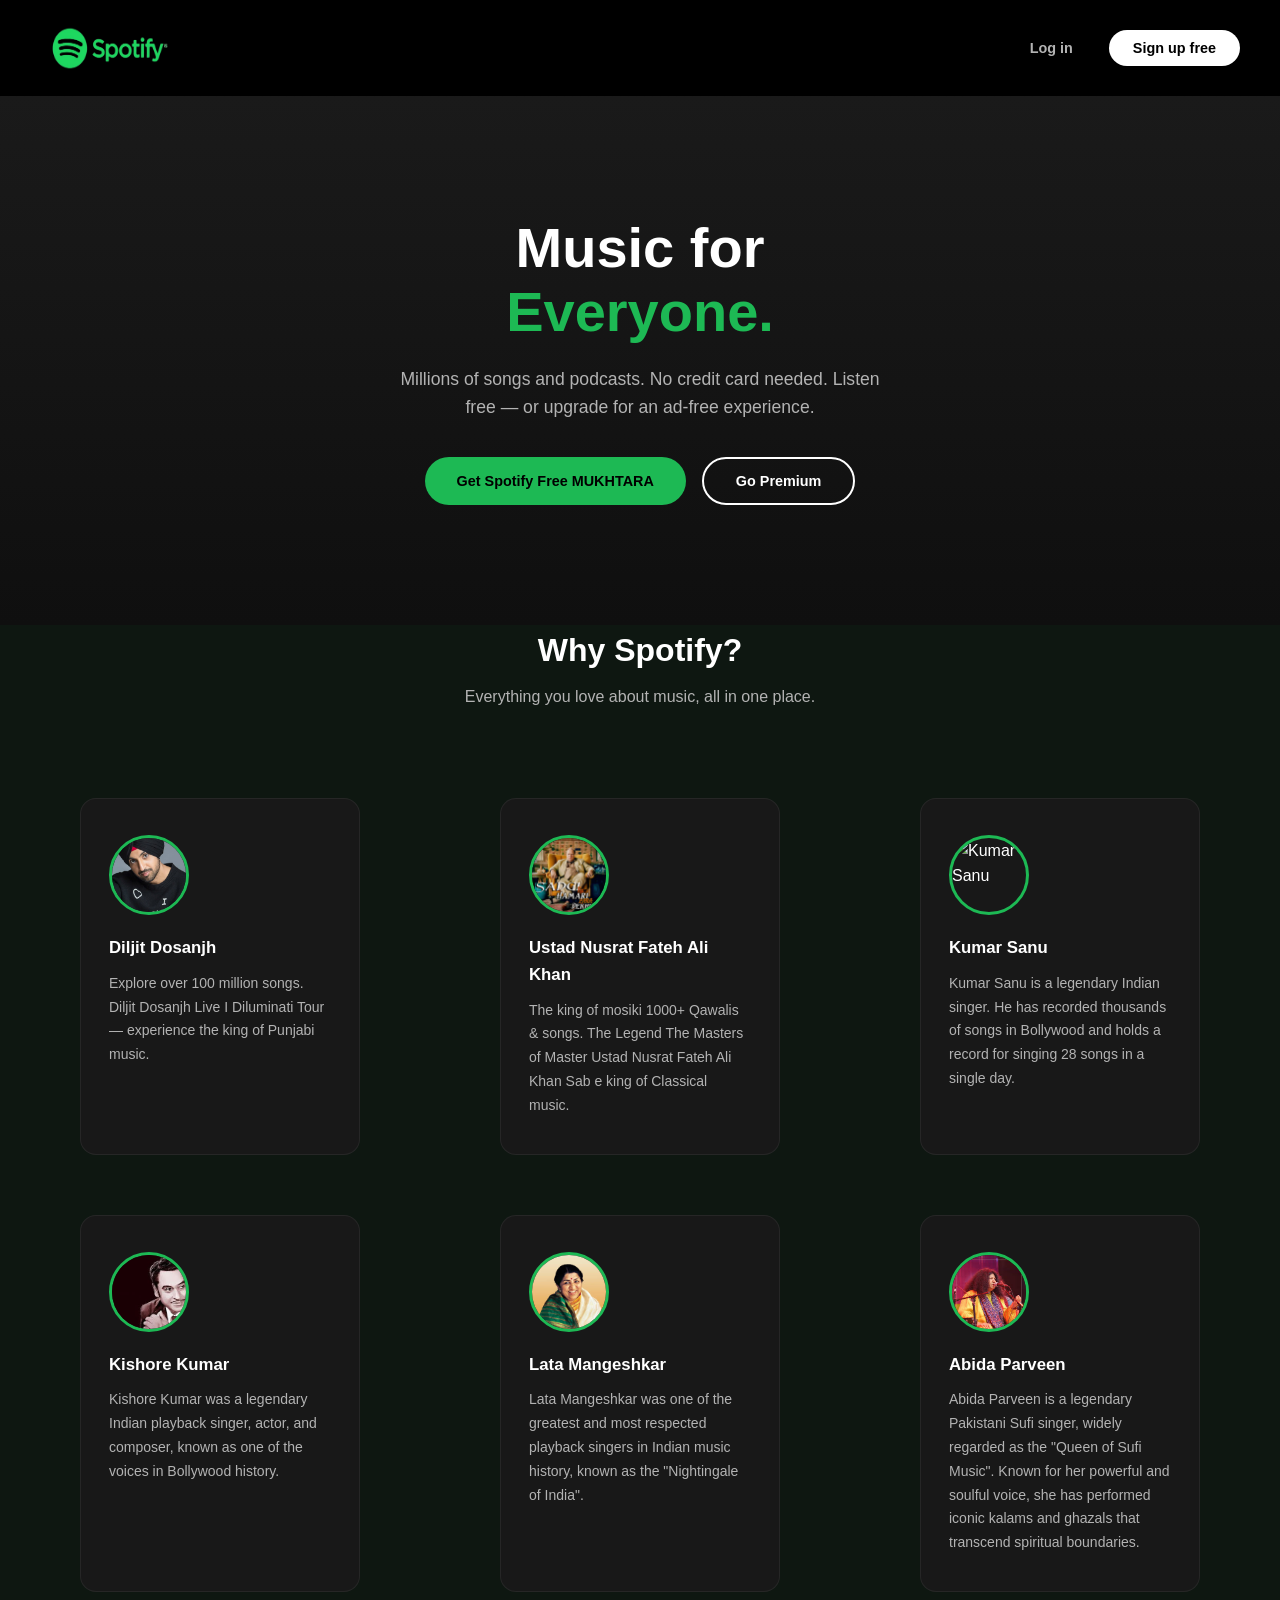
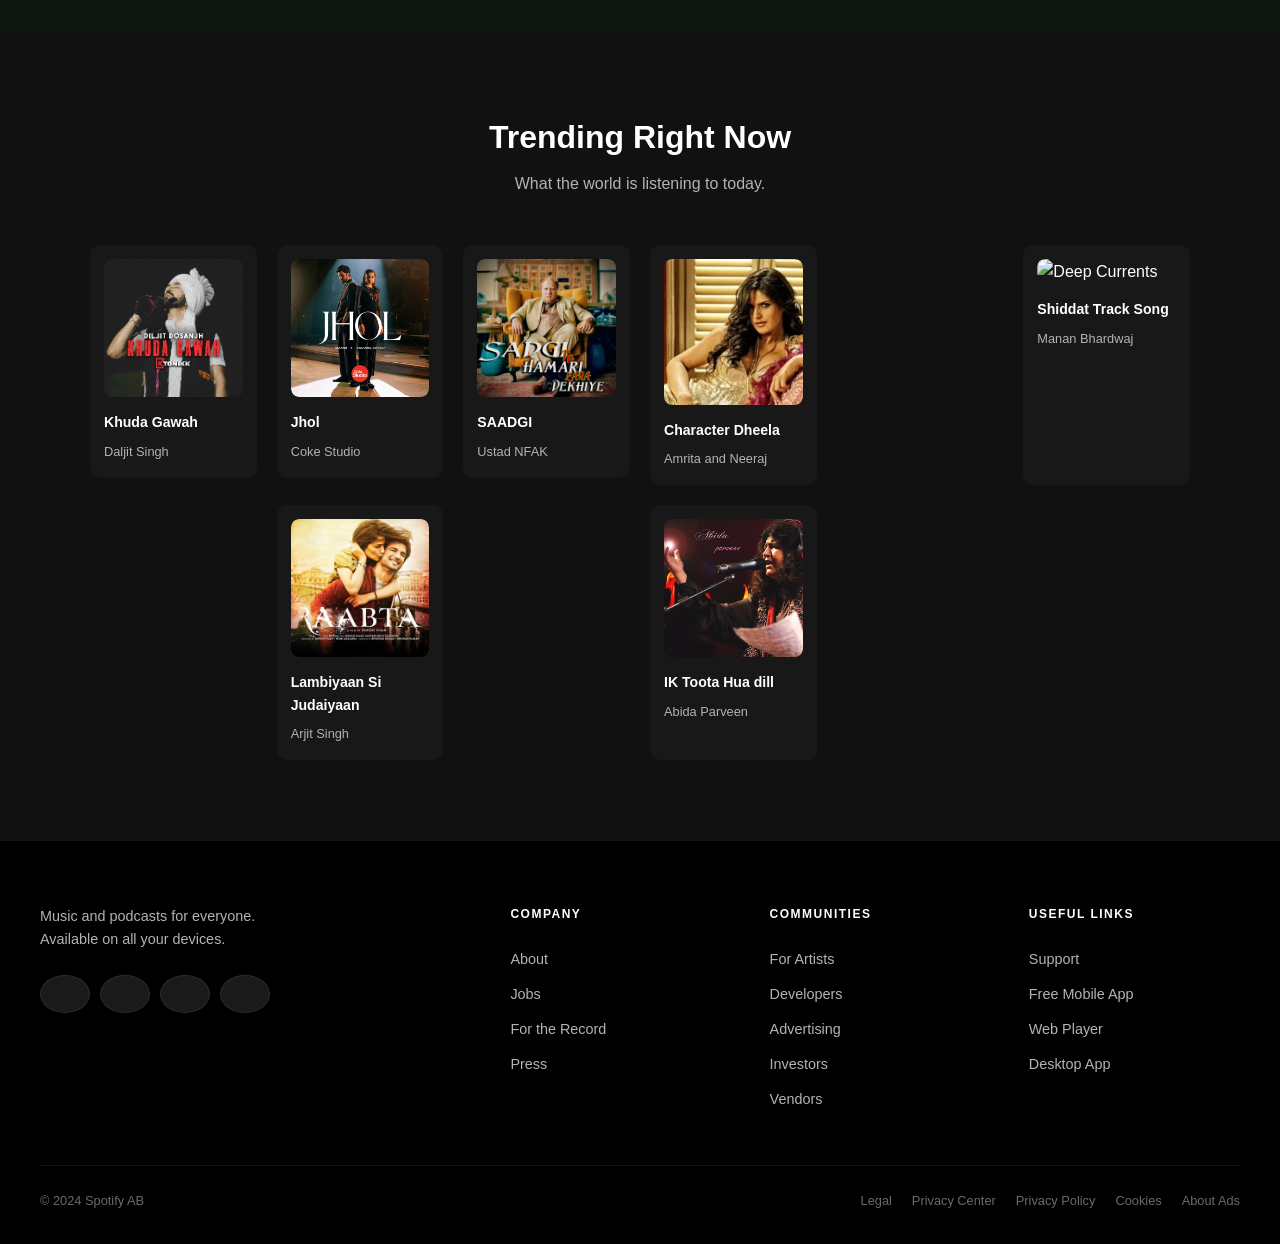
==== index.html @ a2c70e9f "Add files via upload" ====
<!DOCTYPE html>
<html lang="en">

<head>
  <meta charset="UTF-8" />
  <meta name="viewport" content="width=device-width, initial-scale=1.0" />
  <title>Spotify </title>
  <link rel="stylesheet" href="style.css">
  <link href="https://fonts.googleapis.com/css2?family=Montserrat:wght@400;600;700;900&display=swap" rel="stylesheet" />


</head>

<body>

  <!-- NAVBAR -->
  <nav class="navbar">
    <div class="navbar-logo">
      <!-- icon or logo -->
      <div class="logo-icon">
        <img src="logo.png" alt="">
      </div>

    </div>

    <div class="navbar-buttons">
      <button class="btn-login">Log in</button>
      <button class="btn-signup">Sign up free</button>
    </div>
  </nav>


  <!-- HERO section -->
  <section class="hero">
    <div class="hero-content">
      <h1>Music for<br><span class="green">Everyone.</span></h1>
      <p>Millions of songs and podcasts. No credit card needed. Listen free — or upgrade for an ad-free experience.</p>
      <div class="hero-buttons">
        <button class="btn-green">Get Spotify Free MUKHTARA </button>
        <button class="btn-outline">Go Premium</button>
      </div>
    </div>
  </section>


  <!-- FEATURES -->
  <section class="features">
    <div class="section-header">
      <h2>Why Spotify?</h2>
      <p>Everything you love about music, all in one place.</p>
    </div>

    <div class="features-grid">

      <!-- Card 1 -->
      <div class="feature-card">

        <!-- Image — icon ki jagah (upar) -->
        <img class="artist-img" src="Diljit.jpg" alt="Diljit Dosanjh" />

        <h3>Diljit Dosanjh</h3>
        <p>Explore over 100 million songs. Diljit Dosanjh Live I Diluminati Tour — experience the king of Punjabi music.
        </p>

      </div>

      <!-- Card 2 -->
      <div class="feature-card">

        <!-- Image — icon ki jagah (upar) -->
        <img class="artist-img" src="mfak.jpg" alt="Diljit Dosanjh" />

        <h3>Ustad Nusrat Fateh Ali Khan</h3>
        <p>The king of mosiki 1000+ Qawalis & songs. The Legend The Masters of Master Ustad Nusrat Fateh Ali Khan Sab e
          king of Classical music.</p>

      </div>
      <div class="feature-card">

        <!-- Image -->
        <img class="artist-img" src="sanu.jpg" alt="Kumar Sanu" />

        <h3>Kumar Sanu</h3>
        <p>Kumar Sanu is a legendary Indian singer. He has recorded thousands of
          songs in Bollywood and holds a record for singing 28 songs in a single day. </p>

      </div>
      <div class="feature-card">

        <!-- Image -->
        <img class="artist-img" src="kishor.jpg" alt="Kishore Kumar" />

        <h3>Kishore Kumar</h3>
        <p>Kishore Kumar was a legendary Indian playback singer, actor, and composer, known as one of the
          voices in Bollywood history.</p>

      </div>
      <div class="feature-card">

        <!-- Image -->
        <img class="artist-img" src="lata.jpg" alt="Lata Mangeshkar" />

        <h3>Lata Mangeshkar</h3>
        <p>Lata Mangeshkar was one of the greatest and most respected playback singers in Indian music history, known as
          the "Nightingale of India".</p>

      </div>

      <div class="feature-card">

        <!-- Image -->
        <img class="artist-img" src="abida.jpg" alt="Abida Parveen" />

        <h3>Abida Parveen</h3>
        <p>Abida Parveen is a legendary Pakistani Sufi singer, widely regarded as the "Queen of Sufi Music". Known for
          her powerful and soulful voice, she has performed iconic kalams and ghazals that transcend spiritual
          boundaries.</p>

      </div>



    </div>
  </section>


  <!-- TRENDING -->
  <section class="trending">
    <div class="section-header">
      <h2>Trending Right Now</h2>
      <p>What the world is listening to today.</p>
    </div>

    <div class="albums-grid">

      <!-- Album 1 -->
      <a href="khuda gawah.html" class="album-link">
        <div class="album-card">
          <div class="album-img-wrap">
            <img src="khuda gawah.jpg" alt="Khuda Gawah">

            <div class="play-btn">
              <svg viewBox="0 0 24 24">
                <path d="M8 5v14l11-7z" />
              </svg>
            </div>
          </div>

          <h6>Khuda Gawah</h6>
          <span>Daljit Singh</span>
        </div>
      </a>

      <!-- Album 2 -->
      <a href="jhool.html" class="album-link">
        <div class="album-card">
          <div class="album-img-wrap">
            <img src="jhol.png" alt="jhol" />
            <div class="play-btn">
              <svg viewBox="0 0 24 24">
                <path d="M8 5v14l11-7z" />
              </svg>
            </div>
          </div>
          <h6>Jhol</h6>
          <span>Coke Studio</span>
        </div>
      </a>
      <a href="sadgi.html" class="album-link">
        <!-- Album 3 -->
        <div class="album-card">
          <div class="album-img-wrap">
            <img src="mfak.jpg" alt="Velvet Skies" />
            <div class="play-btn">
              <svg viewBox="0 0 24 24">
                <path d="M8 5v14l11-7z" />
              </svg>
            </div>
          </div>
          <h6>SAADGI</h6>
          <span>Ustad NFAK</span>
        </div>
      </a>
      <a href="chrackter.html" class="album-link">
        <!-- Album 4 -->
        <div class="album-card">
          <div class="album-img-wrap">
            <img src="dheela.jpeg" alt="Deep Currents" />
            <div class="play-btn">
              <svg viewBox="0 0 24 24">
                <path d="M8 5v14l11-7z" />
              </svg>
            </div>
          </div>
          <h6>Character Dheela</h6>
          <span> Amrita and Neeraj </span>
        </div>
      </a>
      <a href="sihdat.html" class="album-link"></a>
      <!-- Album 4 -->
        <div class="album-card">
          <div class="album-img-wrap">
            <img src="shidat.jpg" alt="Deep Currents" />
            <div class="play-btn">
              <svg viewBox="0 0 24 24">
                <path d="M8 5v14l11-7z" />
              </svg>
            </div>
          </div>
          <h6>Shiddat Track Song</h6>
          <span> Manan Bhardwaj </span>
        </div>
      </a>
        <a href="Lambiyaan Si Judaiyaan.html" class="album-link"></a>
      <!-- Album 4 -->
        <div class="album-card">
          <div class="album-img-wrap">
            <img src="lambia.jpg" alt="Deep Currents" />
            <div class="play-btn">
              <svg viewBox="0 0 24 24">
                <path d="M8 5v14l11-7z" />
              </svg>
            </div>
          </div>
          <h6>Lambiyaan Si Judaiyaan</h6>
          <span>Arjit Singh </span>
        </div>
      </a>
        <a href="nara e mastana.html" class="album-link"></a>
      <!-- Album 4 -->
        <div class="album-card">
          <div class="album-img-wrap">
            <img src="nara.jpg" alt="Deep Currents" />
            <div class="play-btn">
              <svg viewBox="0 0 24 24">
                <path d="M8 5v14l11-7z" />
              </svg>
            </div>
          </div>
          <h6>IK Toota Hua dill</h6>
          <span>Abida Parveen </span>
        </div>
      </a>
    
  </section>


  <footer>
    <div class="footer-top">

      <!-- Brand column -->
      <div class="footer-brand">
        <p>Music and podcasts for everyone. Available on all your devices.</p>

        <div class="social-row">

          <!-- Instagram -->
          <button class="social-btn" title="Instagram" type="button">
            <svg viewBox="0 0 24 24" fill="currentColor">
              <path d="M12 2.163c3.204 0 3.584.012 4.85.07..."></path>
            </svg>
          </button>

          <!-- Twitter / X -->
          <button class="social-btn" title="X (Twitter)" type="button">
            <svg viewBox="0 0 24 24" fill="currentColor">
              <path d="M18.244 2.25h3.308l-7.227 8.26..."></path>
            </svg>
          </button>

          <!-- Facebook -->
          <button class="social-btn" title="Facebook" type="button">
            <svg viewBox="0 0 24 24" fill="currentColor">
              <path d="M24 12.073C24 5.404 18.627 0..."></path>
            </svg>
          </button>

          <!-- YouTube -->
          <button class="social-btn" title="YouTube" type="button">
            <svg viewBox="0 0 24 24" fill="currentColor">
              <path d="M23.498 6.186a3.016 3.016 0..."></path>
            </svg>
          </button>

        </div>
      </div>

      <!-- Col: Company -->
      <div class="footer-col">
        <h6>Company</h6>
        <ul>
          <li>About</li>
          <li>Jobs</li>
          <li>For the Record</li>
          <li>Press</li>
        </ul>
      </div>

      <!-- Col: Communities -->
      <div class="footer-col">
        <h6>Communities</h6>
        <ul>
          <li>For Artists</li>
          <li>Developers</li>
          <li>Advertising</li>
          <li>Investors</li>
          <li>Vendors</li>
        </ul>
      </div>

      <!-- Col: Useful Links -->
      <div class="footer-col">
        <h6>Useful Links</h6>
        <ul>
          <li>Support</li>
          <li>Free Mobile App</li>
          <li>Web Player</li>
          <li>Desktop App</li>
        </ul>
      </div>

    </div><!-- /.footer-top -->

    <!-- Bottom bar -->
    <div class="footer-bottom">
      <p>© 2024 Spotify AB</p>
      <div class="footer-links">
        <span>Legal</span>
        <span>Privacy Center</span>
        <span>Privacy Policy</span>
        <span>Cookies</span>
        <span>About Ads</span>
      </div>
    </div>
  </footer>
</body>

</html>
---- style.css ----
* {
  margin: 0;
  padding: 0;
  box-sizing: border-box;
}

/* Base font and background for the whole page */
body {
  font-family: 'Poppins', sans-serif;
  background-color: #0e1711;
  color: #ffffff;
  line-height: 1.6;
}

/* Make images never overflow their container */
img {
  max-width: 100%;
  display: block;
}

/* Remove bullet points from all lists */
ul {
  list-style: none;
}

/* Remove default button styles so we can design our own */
button {
  cursor: pointer;
  border: none;
  font-family: inherit;
  font-size: 0.9rem;
  font-weight: 600;
  border-radius: 50px;
  /* pill shape */
  padding: 10px 24px;
  transition: opacity 0.2s;
  /* smooth fade on hover */
}

button:hover {
  opacity: 0.85;
}


/* 
   2. CSS VARIABLES (custom colours & sizes)
   Change these values to restyle the whole page quickly.
 */

:root {
  --green: #1db954;
  --dark: #0f0f0f;
  --card-bg: #181818;
  --card-hover: #282828;
  --text-muted: #b3b3b3;
  --section-pad: 80px 40px;
}


/* 
   3. NAVBAR
 */

.navbar {
  display: flex;
  justify-content: space-between;
  align-items: center;
  padding: 18px 40px;
  background-color: #000000;
  position: sticky;
  top: 0;
  z-index: 100;
}

.logo-icon img {
  display: flex;
  align-items: center;
  height: 60px;
  width: 140px;
}

/* Wrapper for the two buttons in the navbar */
.navbar-buttons {
  display: flex;
  gap: 12px;
}

/* "Log in" button — transparent, white text */
.btn-login {
  background: transparent;
  color: var(--text-muted);
  border: none;
}

.btn-login:hover {
  color: #ffffff;
}

/* "Sign up free" button — white background, dark text */
.btn-signup {
  background-color: #ffffff;
  color: #000000;
}


/* 
   4. HERO SECTION
 */

.hero {
  padding: 120px 40px;
  text-align: center;
  background: linear-gradient(180deg, #1a1a1a 0%, #0f0f0f 100%);
}

.hero-content {
  max-width: 700px;
  margin: 0 auto;
}

.hero h1 {
  font-size: 3.5rem;
  font-weight: 900;
  line-height: 1.15;
  margin-bottom: 20px;
}

.green {
  color: var(--green);
}

.hero p {
  font-size: 1.1rem;
  color: var(--text-muted);
  margin-bottom: 36px;
  max-width: 500px;
  margin-left: auto;
  margin-right: auto;
}

.hero-buttons {
  display: flex;
  gap: 16px;
  justify-content: center;
}

.btn-green {
  background-color: var(--green);
  color: #000000;
  font-weight: 700;
  padding: 14px 32px;
}

.album-link {
  text-decoration: none;
  color: inherit;
  display: block;
    transition: 0.3s;
  }
.btn-outline {
  background: transparent;
  color: #ffffff;
  border: 2px solid #ffffff;
  padding: 14px 32px;
}


/* 
   5. SHARED SECTION HEADER
   
 */

.section-header {
  text-align: center;
  margin-bottom: 48px;
}

.section-header h2 {
  font-size: 2rem;
  font-weight: 700;
  margin-bottom: 8px;
}

.section-header p {
  color: var(--text-muted);
  font-size: 1rem;
}


/* 
   6. FEATURES SECTION
 */
.features-grid{
   display: grid;
  grid-template-columns: repeat(3, 1fr); /* 3 cards per row */
  gap: 20px;
  justify-items: center;
  padding: 20px;
}
.feature-card {
  
      background: #181818;
      border: 1px solid rgba(255, 255, 255, 0.06);
      border-radius: 16px;
      margin:  20px;
      padding: 36px 28px;
      max-width: 280px;
      transition: transform 0.2s, background 0.2s, border-color 0.2s;
    }
    .feature-card:hover {
      transform: translateY(-6px);
      background: #282828;
      border-color: rgba(29, 185, 84, 0.3);
    }

    /* 
       ARTIST IMAGE — circle shape
     */
    .artist-img {
      width: 80px;         
      height: 80px;         
      border-radius: 50%;   
      object-fit: cover;    
      object-position: top; 
      display: block;       

      margin-bottom: 20px;  

      
      border: 3px solid #1db954;

      
      transition: transform 0.2s, box-shadow 0.2s;
    }

    /* Hover pe image thodi badi ho */
    .feature-card:hover .artist-img {
      transform: scale(1.07);
      box-shadow: 0 0 0 5px rgba(29, 185, 84, 0.3),
                  0 12px 28px rgba(0, 0, 0, 0.6);
    }

    /* 
       TEXT
     */
    .feature-card h3 {
      font-size: 1.05rem;
      font-weight: 700;
      margin-bottom: 10px;
    }

    .feature-card p {
      color: #b3b3b3;
      font-size: 0.875rem;
      line-height: 1.7;
    }



/* 
   7. TRENDING / ALBUMS SECTION
 */

.trending {
  padding: var(--section-pad);
  background-color: #111111;
}

/* Grid of album cards */
.albums-grid {
  display: grid;
  grid-template-columns: repeat(6, 1fr);
  gap: 20px;
  max-width: 1100px;
  margin: 0 auto;
}

/* Each album card */
.album-card {
  background-color: var(--card-bg);
  border-radius: 10px;
  padding: 14px;
  transition: background-color 0.2s;
}

.album-card:hover {
  background-color: var(--card-hover);
}

.album-img-wrap {
  position: relative;
  border-radius: 8px;
  overflow: hidden;
  margin-bottom: 14px;
}

.album-img-wrap img {
  width: 100%;
  border-radius: 8px;
  display: block;
}

/* Green play button that appears on hover */
.play-btn {
  position: absolute;
  bottom: 10px;
  right: 10px;
  width: 44px;
  height: 44px;
  background-color: var(--green);
  border-radius: 50%;
  display: flex;
  align-items: center;
  justify-content: center;
  opacity: 0;
  transition: opacity 0.2s, transform 0.2s;
  transform: translateY(6px);
  cursor: pointer;
}

/* Show the play button when hovering the card */
.album-card:hover .play-btn {
  opacity: 1;
  transform: translateY(0);
}

.play-btn svg {
  width: 22px;
  height: 22px;
  fill: #000000;
}

/* Album title */
.album-card h6 {
  font-size: 0.88rem;
  font-weight: 600;
  margin-bottom: 4px;
}

/* Artist name */
.album-card span {
  font-size: 0.8rem;
  color: var(--text-muted);
}



/* FOOTER */
footer {
  background-color: #000000;
  border-top: 1px solid rgba(255, 255, 255, 0.07);
  padding: 64px 40px 32px;
  font-family: Arial, sans-serif;
}

/* TOP SECTION */
.footer-top {
  display: grid;
  grid-template-columns: 2fr 1fr 1fr 1fr;
  gap: 48px;
  margin-bottom: 48px;
}

/* BRAND */
.footer-brand p {
  color: #b3b3b3;
  font-size: 0.9rem;
  line-height: 1.6;
  max-width: 260px;
  margin-bottom: 24px;
}

/* SOCIAL */
.social-row {
  display: flex;
  gap: 10px;
}

.social-btn {
  width: 38px;
  height: 38px;
  background-color: #1a1a1a;
  border: 1px solid rgba(255, 255, 255, 0.08);
  border-radius: 50%;
  display: flex;
  align-items: center;
  justify-content: center;
  cursor: pointer;
  transition: 0.3s;
}

.social-btn:hover {
  background-color: #1db954;
  border-color: #1db954;
}

/* .social-btn svg {
  width: 17px;
  height: 17px;
  fill: #ffffff;
} */

/* .social-btn:hover svg {
  fill: #000000;
} */

/* COLUMNS */
.footer-col h6 {
  font-size: 0.75rem;
  font-weight: 700;
  letter-spacing: 1.5px;
  text-transform: uppercase;
  color: #ffffff;
  margin-bottom: 18px;
}

.footer-col ul {
  list-style: none;
  padding: 0;
}

.footer-col ul li {
  color: #b3b3b3;
  font-size: 0.9rem;
  padding: 6px 0;
  cursor: pointer;
  transition: 0.2s;
}

.footer-col ul li:hover {
  color: #ffffff;
}

/* BOTTOM */
.footer-bottom {
  border-top: 1px solid rgba(255, 255, 255, 0.07);
  padding-top: 25px;
  display: flex;
  flex-wrap: wrap;
  justify-content: space-between;
  align-items: center;
}

.footer-bottom p {
  color: #6a6a6a;
  font-size: 0.8rem;
}

/* LINKS */
.footer-links {
  display: flex;
  gap: 20px;
  flex-wrap: wrap;
}

.footer-links span {
  color: #6a6a6a;
  font-size: 0.8rem;
  cursor: pointer;
  transition: 0.2s;
}

.footer-links span:hover {
  color: #ffffff;
}

/* 
   11. RESPONSIVE — smaller screens
   When the screen is 900px wide or less, stack the grids.
 */

@media (max-width: 900px) {

  /* Hero headline gets smaller */
  .hero h1 {
    font-size: 2.4rem;
  }

  /* Features: 2 columns instead of 4 */
  .features-grid {
    grid-template-columns: repeat(2, 1fr);
  }

  /* Albums: 3 columns instead of 6 */
  .albums-grid {
    grid-template-columns: repeat(3, 1fr);
  }

  /* Plans: stack vertically */
  .plans-grid {
    grid-template-columns: 1fr;
    max-width: 400px;
  }

  /* Footer: stack vertically */
  .footer-top {
    grid-template-columns: 1fr 1fr;
  }
}

/* Very small screens (phones) */
@media (max-width: 560px) {

  .hero h1 {
    font-size: 1.9rem;
  }

  /* Stack the hero buttons */
  .hero-buttons {
    flex-direction: column;
    align-items: center;
  }

  /* Albums: 2 columns */
  .albums-grid {
    grid-template-columns: repeat(2, 1fr);
  }

  /* Features: 1 column */
  .features-grid {
    grid-template-columns: 1fr;
  }

  /* Footer: 1 column */
  .footer-top {
    grid-template-columns: 1fr;
  }

  /* Navbar: tighter padding */
  .navbar {
    padding: 16px 20px;
  }

  .hero {
    padding: 80px 20px;
  }
}
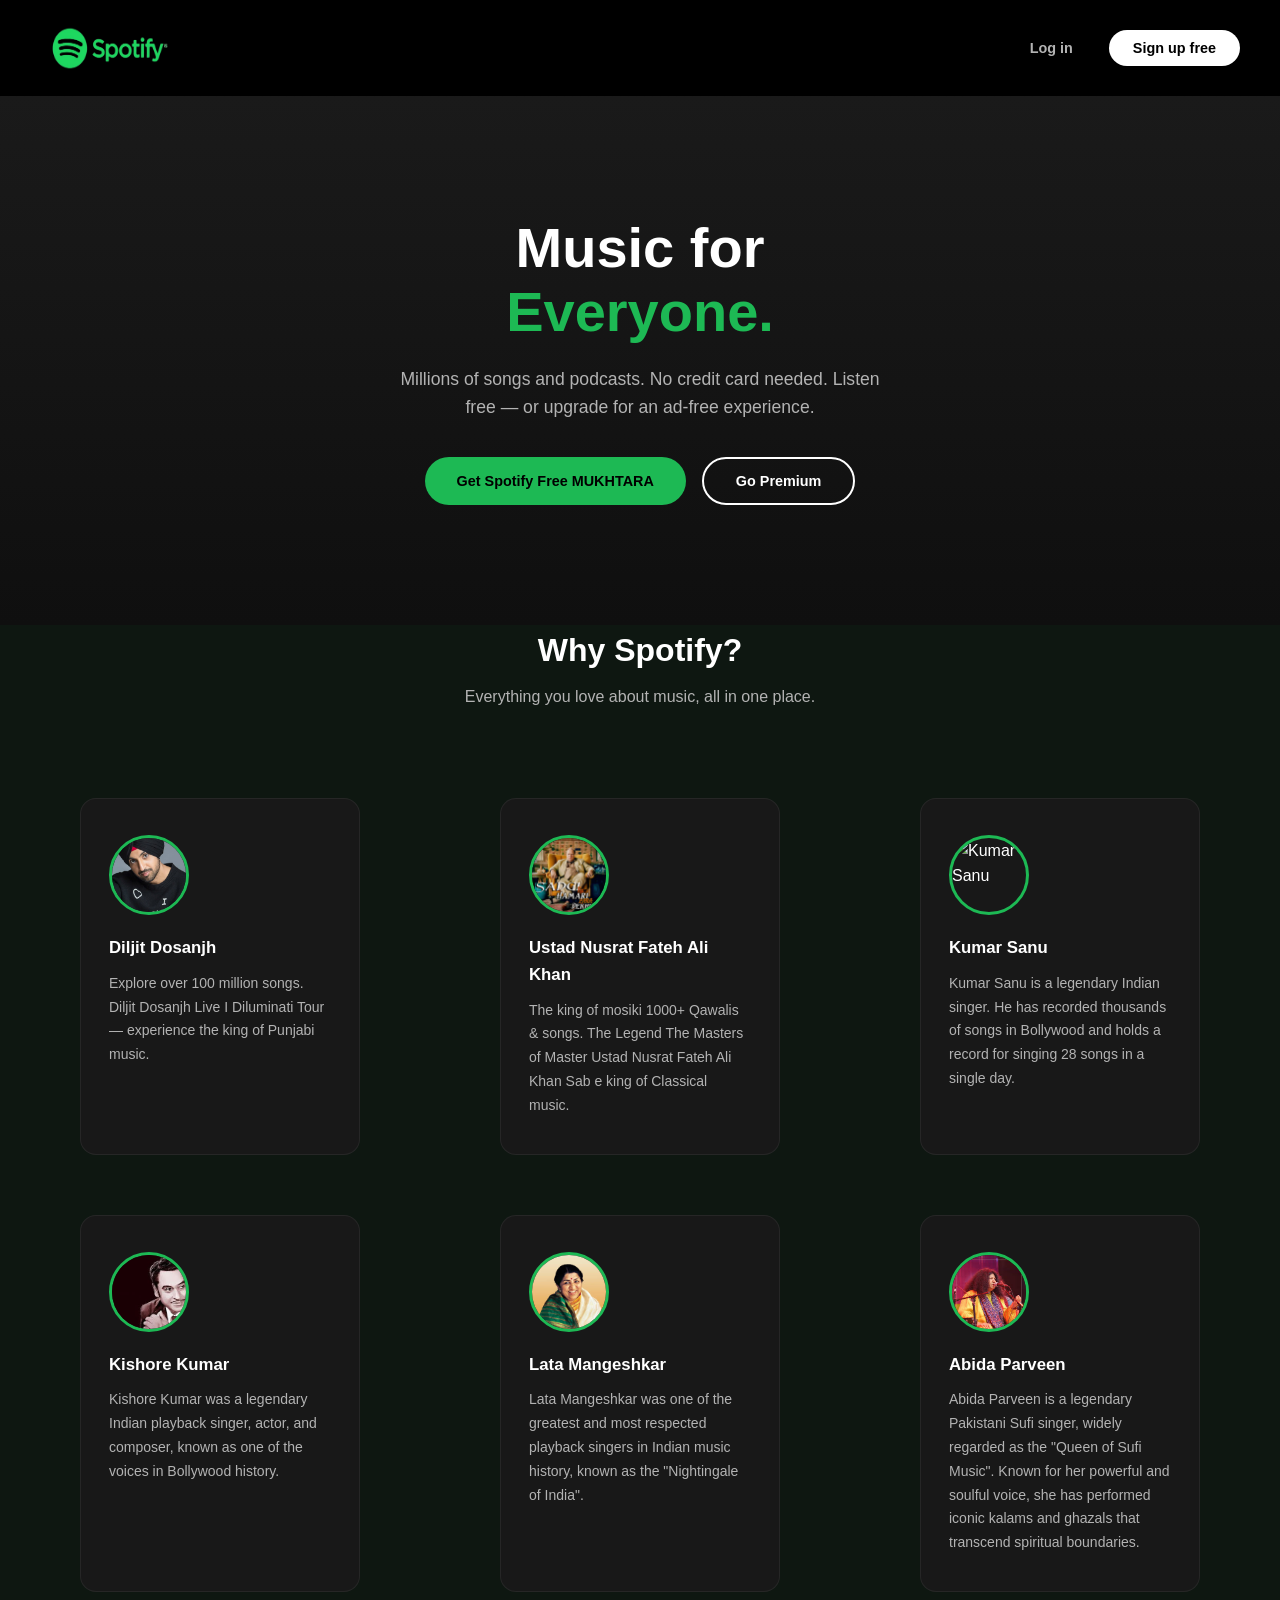
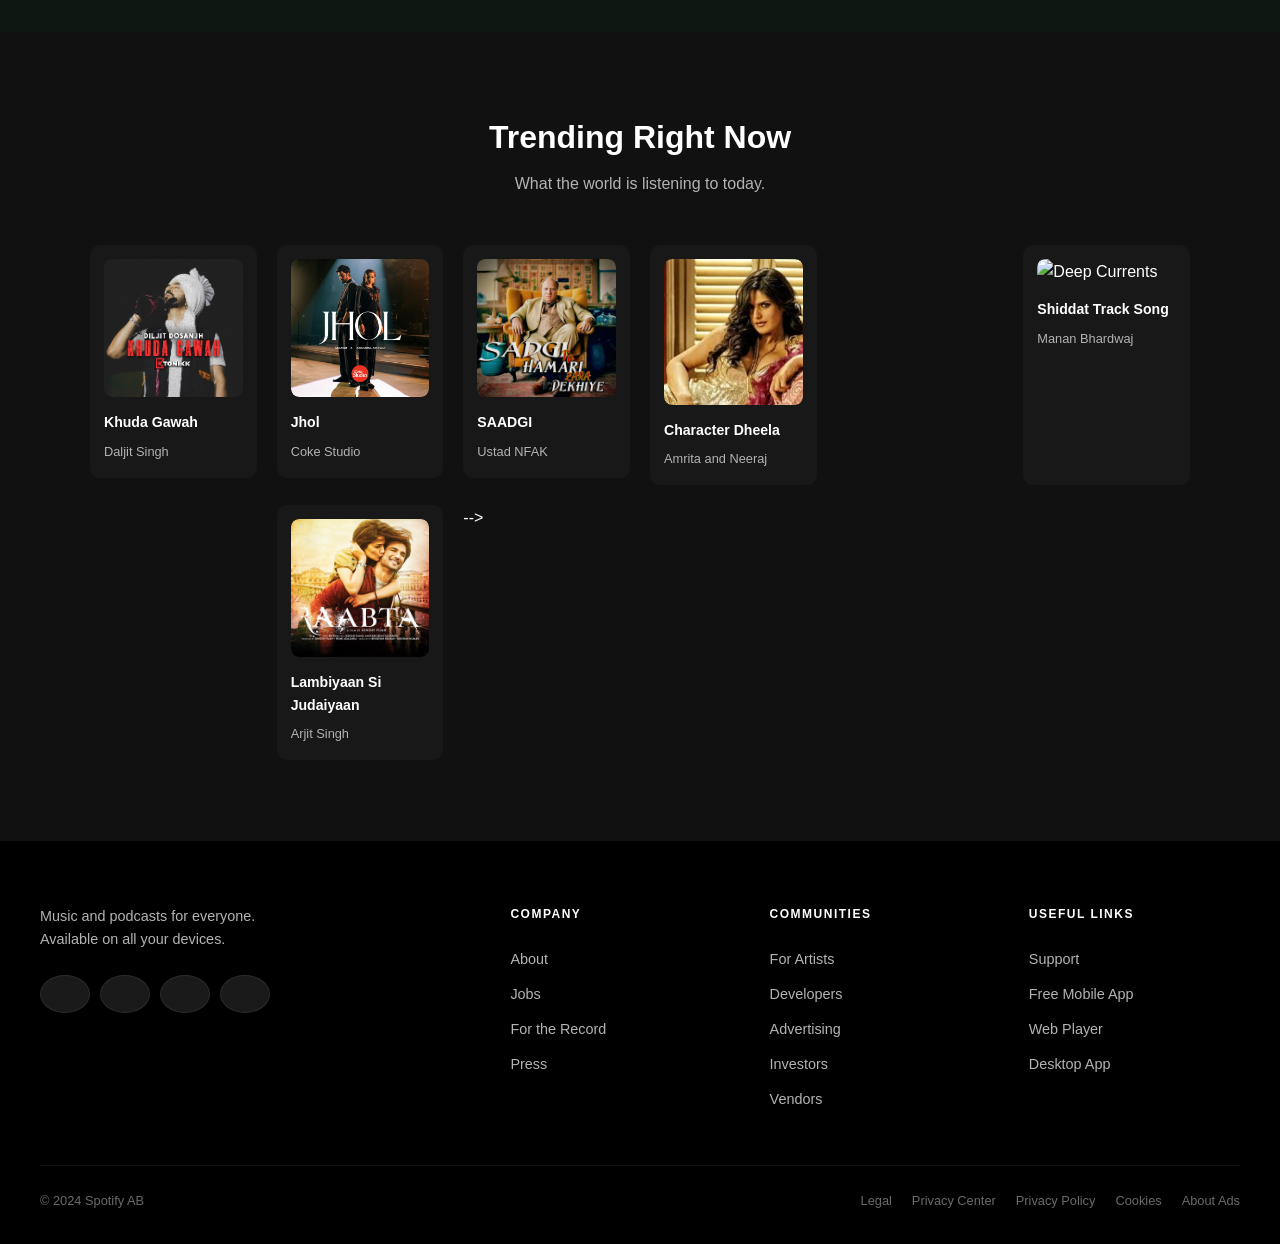
==== commit 742efce1: "Update index.html" ====
--- a/index.html
+++ b/index.html
@@ -226,22 +226,7 @@
           <span>Arjit Singh </span>
         </div>
       </a>
-        <a href="nara e mastana.html" class="album-link"></a>
-      <!-- Album 4 -->
-        <div class="album-card">
-          <div class="album-img-wrap">
-            <img src="nara.jpg" alt="Deep Currents" />
-            <div class="play-btn">
-              <svg viewBox="0 0 24 24">
-                <path d="M8 5v14l11-7z" />
-              </svg>
-            </div>
-          </div>
-          <h6>IK Toota Hua dill</h6>
-          <span>Abida Parveen </span>
-        </div>
-      </a>
-    
+       -->
   </section>
 
 
@@ -335,4 +320,4 @@
   </footer>
 </body>
 
-</html>+</html>
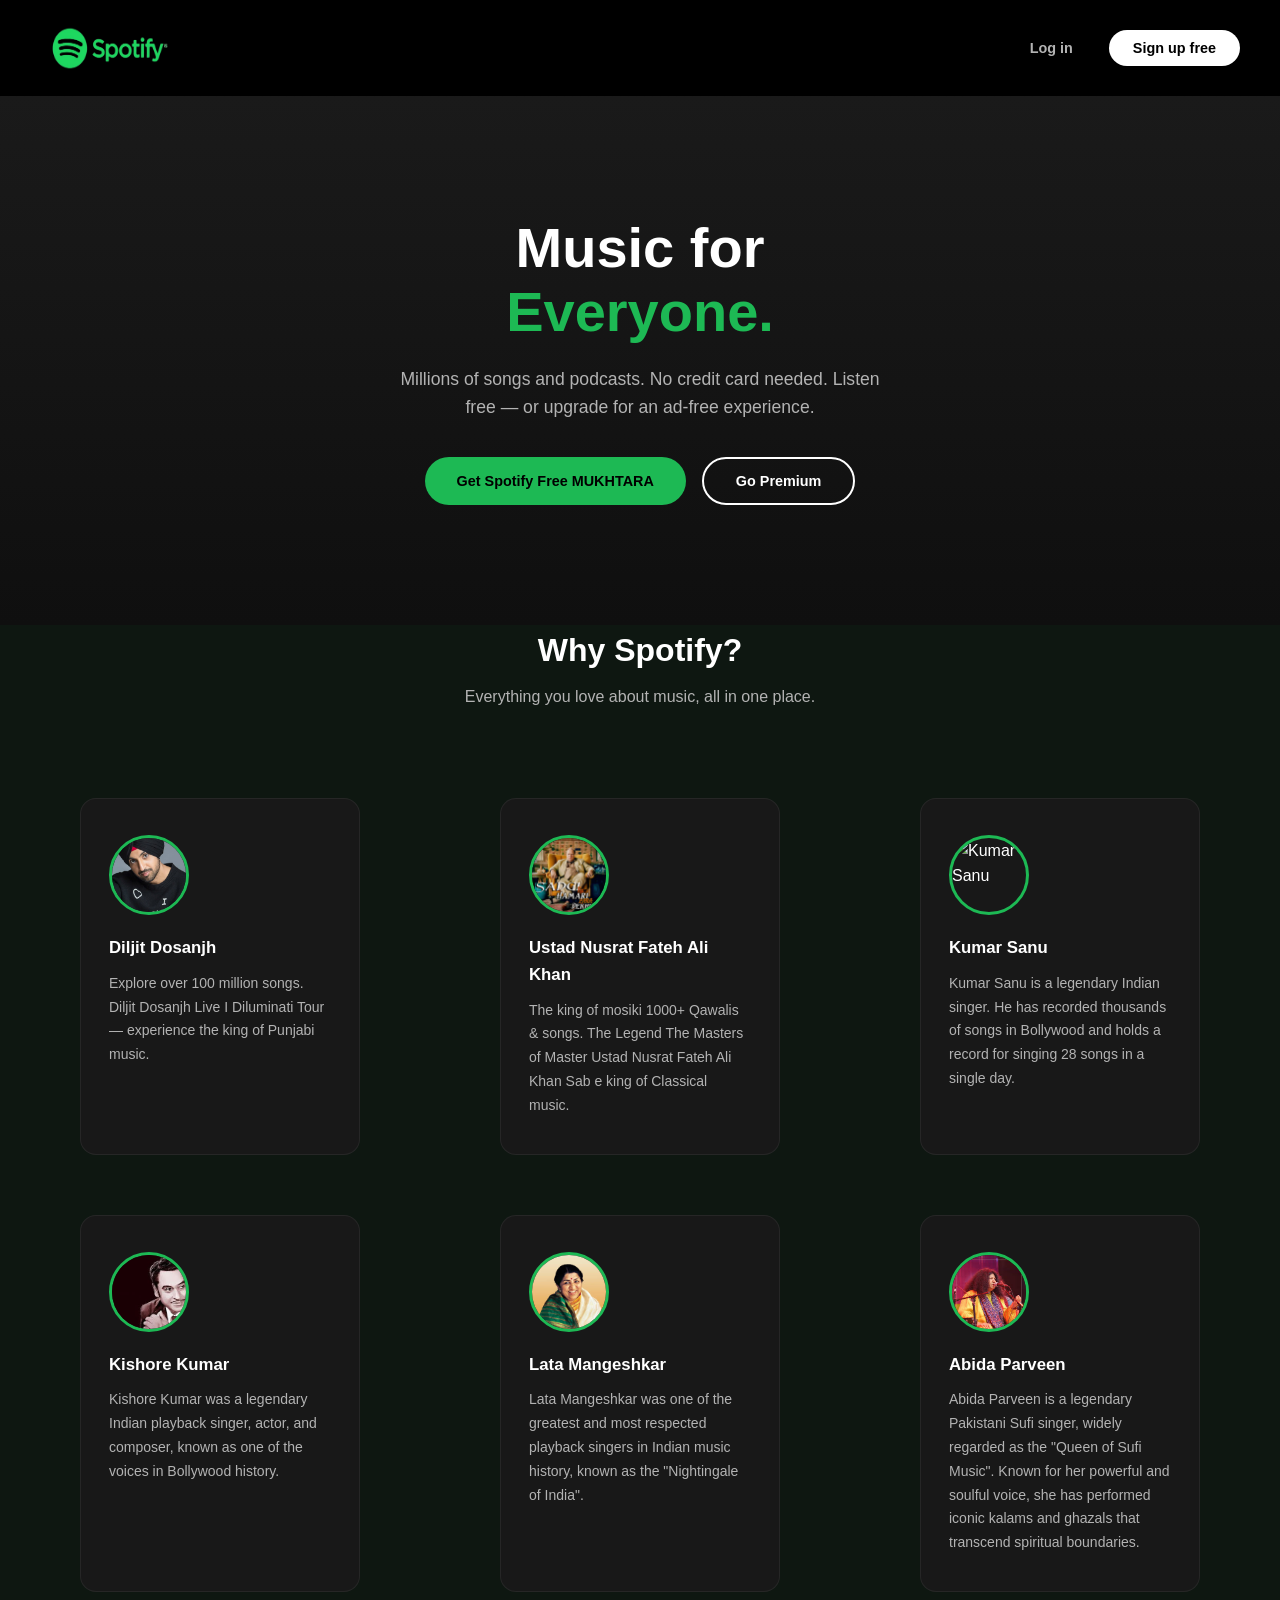
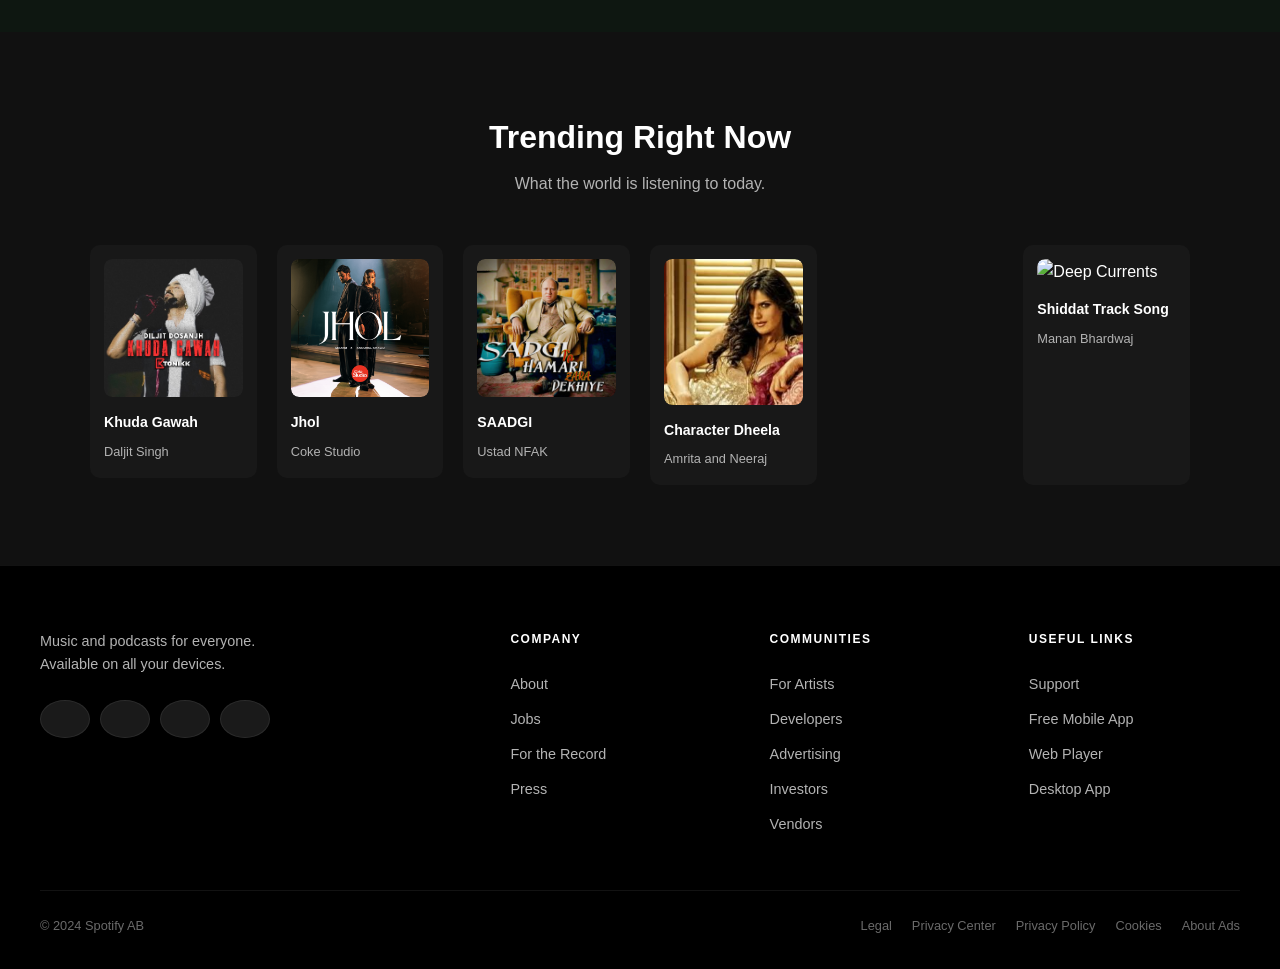
==== commit 90a9c16f: "Remove commented album section from index.html Removed commented out album section for 'Lambiyaan Si" ====
--- a/index.html
+++ b/index.html
@@ -211,22 +211,8 @@
           <span> Manan Bhardwaj </span>
         </div>
       </a>
-        <a href="Lambiyaan Si Judaiyaan.html" class="album-link"></a>
-      <!-- Album 4 -->
-        <div class="album-card">
-          <div class="album-img-wrap">
-            <img src="lambia.jpg" alt="Deep Currents" />
-            <div class="play-btn">
-              <svg viewBox="0 0 24 24">
-                <path d="M8 5v14l11-7z" />
-              </svg>
-            </div>
-          </div>
-          <h6>Lambiyaan Si Judaiyaan</h6>
-          <span>Arjit Singh </span>
-        </div>
-      </a>
-       -->
+        
+      
   </section>
 
 
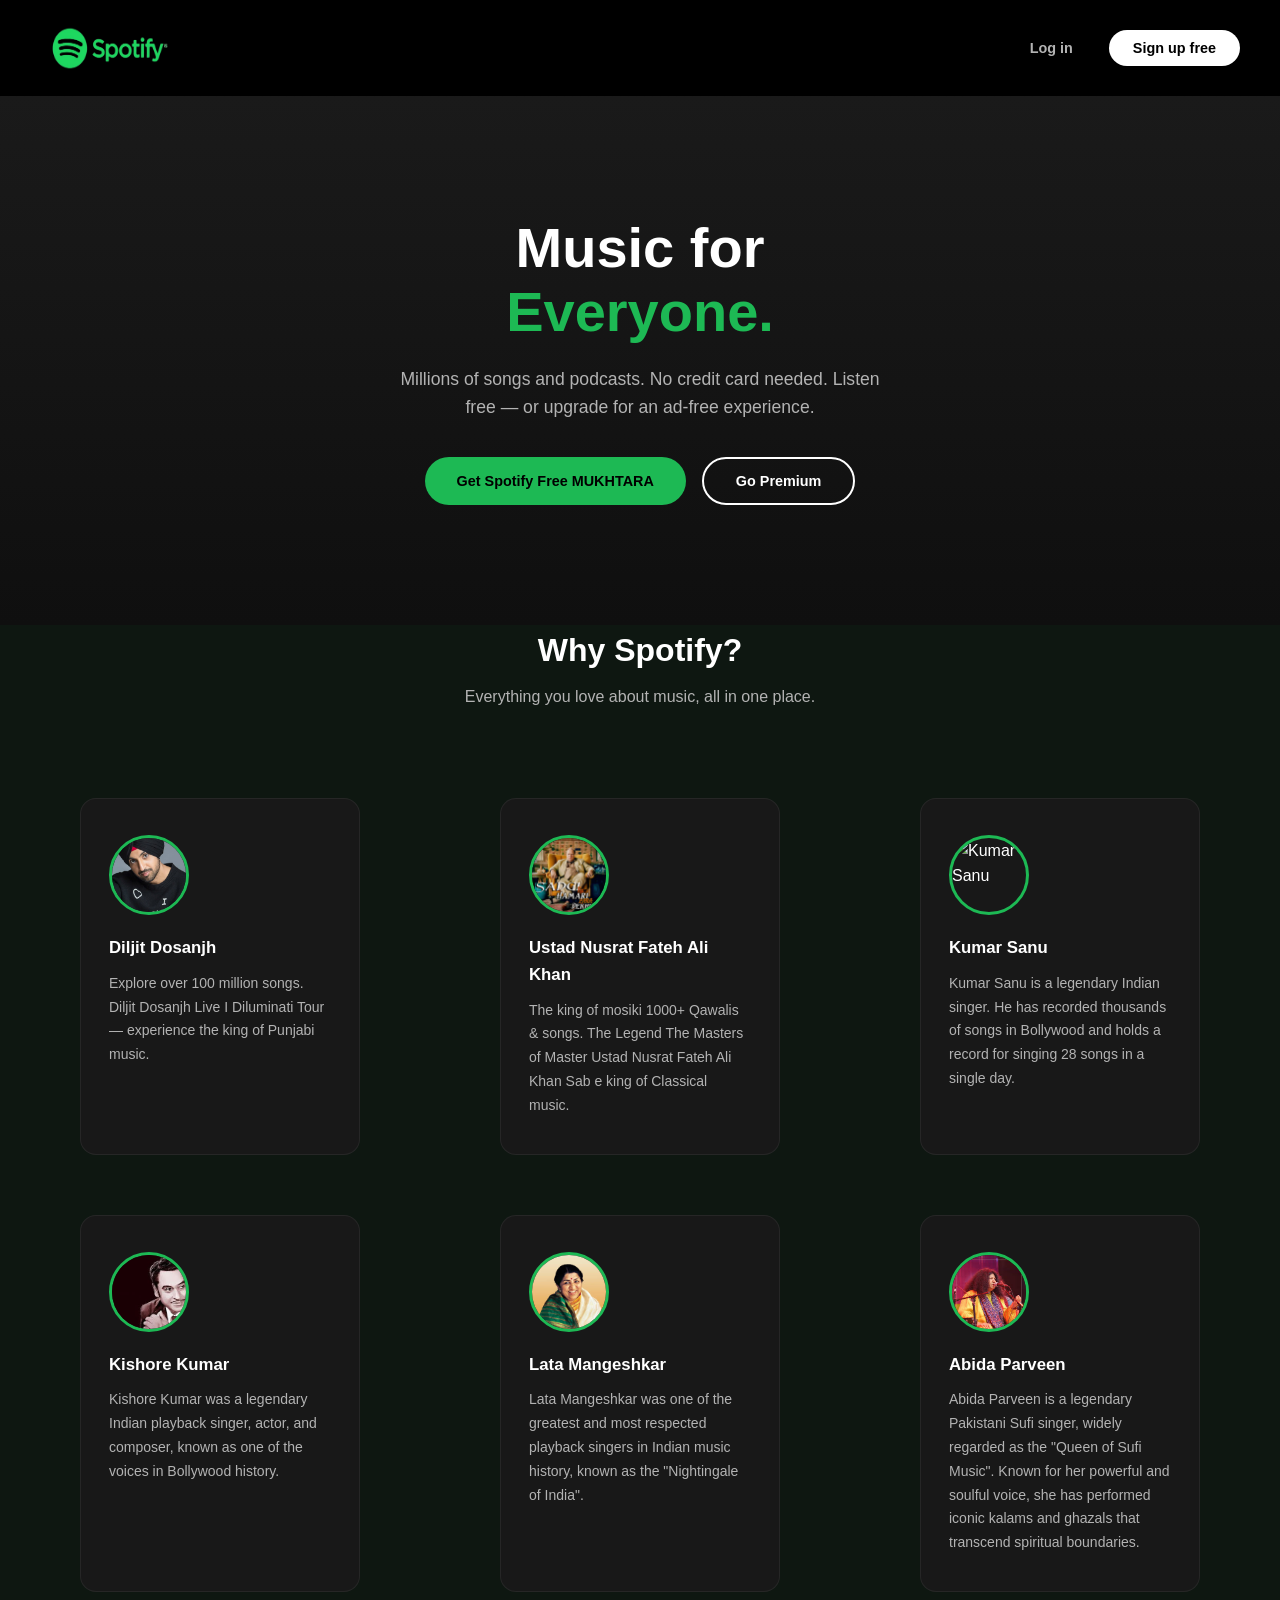
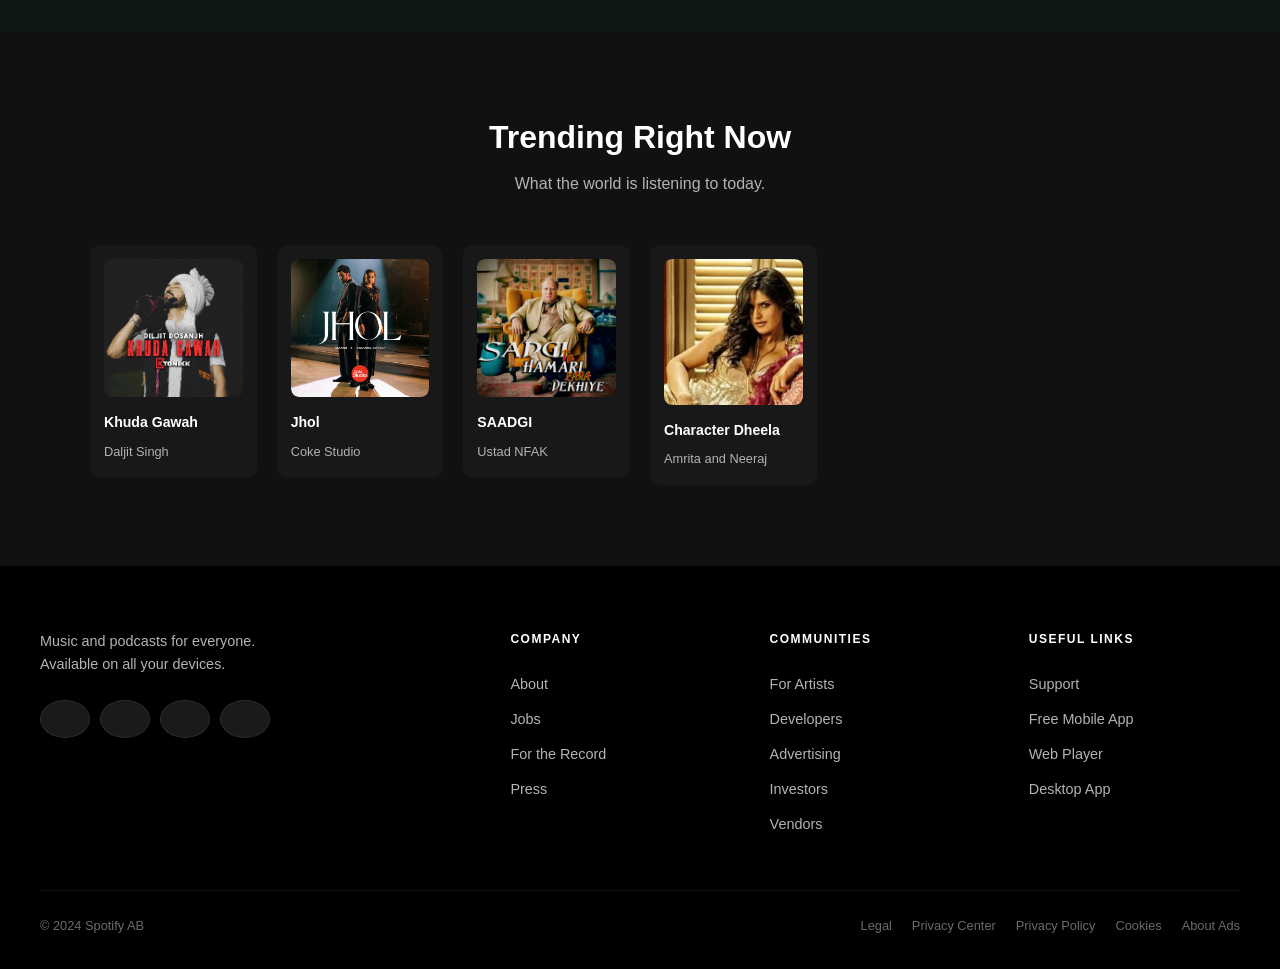
==== commit f6f664ec: "Update index.html" ====
--- a/index.html
+++ b/index.html
@@ -194,21 +194,6 @@
           </div>
           <h6>Character Dheela</h6>
           <span> Amrita and Neeraj </span>
-        </div>
-      </a>
-      <a href="sihdat.html" class="album-link"></a>
-      <!-- Album 4 -->
-        <div class="album-card">
-          <div class="album-img-wrap">
-            <img src="shidat.jpg" alt="Deep Currents" />
-            <div class="play-btn">
-              <svg viewBox="0 0 24 24">
-                <path d="M8 5v14l11-7z" />
-              </svg>
-            </div>
-          </div>
-          <h6>Shiddat Track Song</h6>
-          <span> Manan Bhardwaj </span>
         </div>
       </a>
         
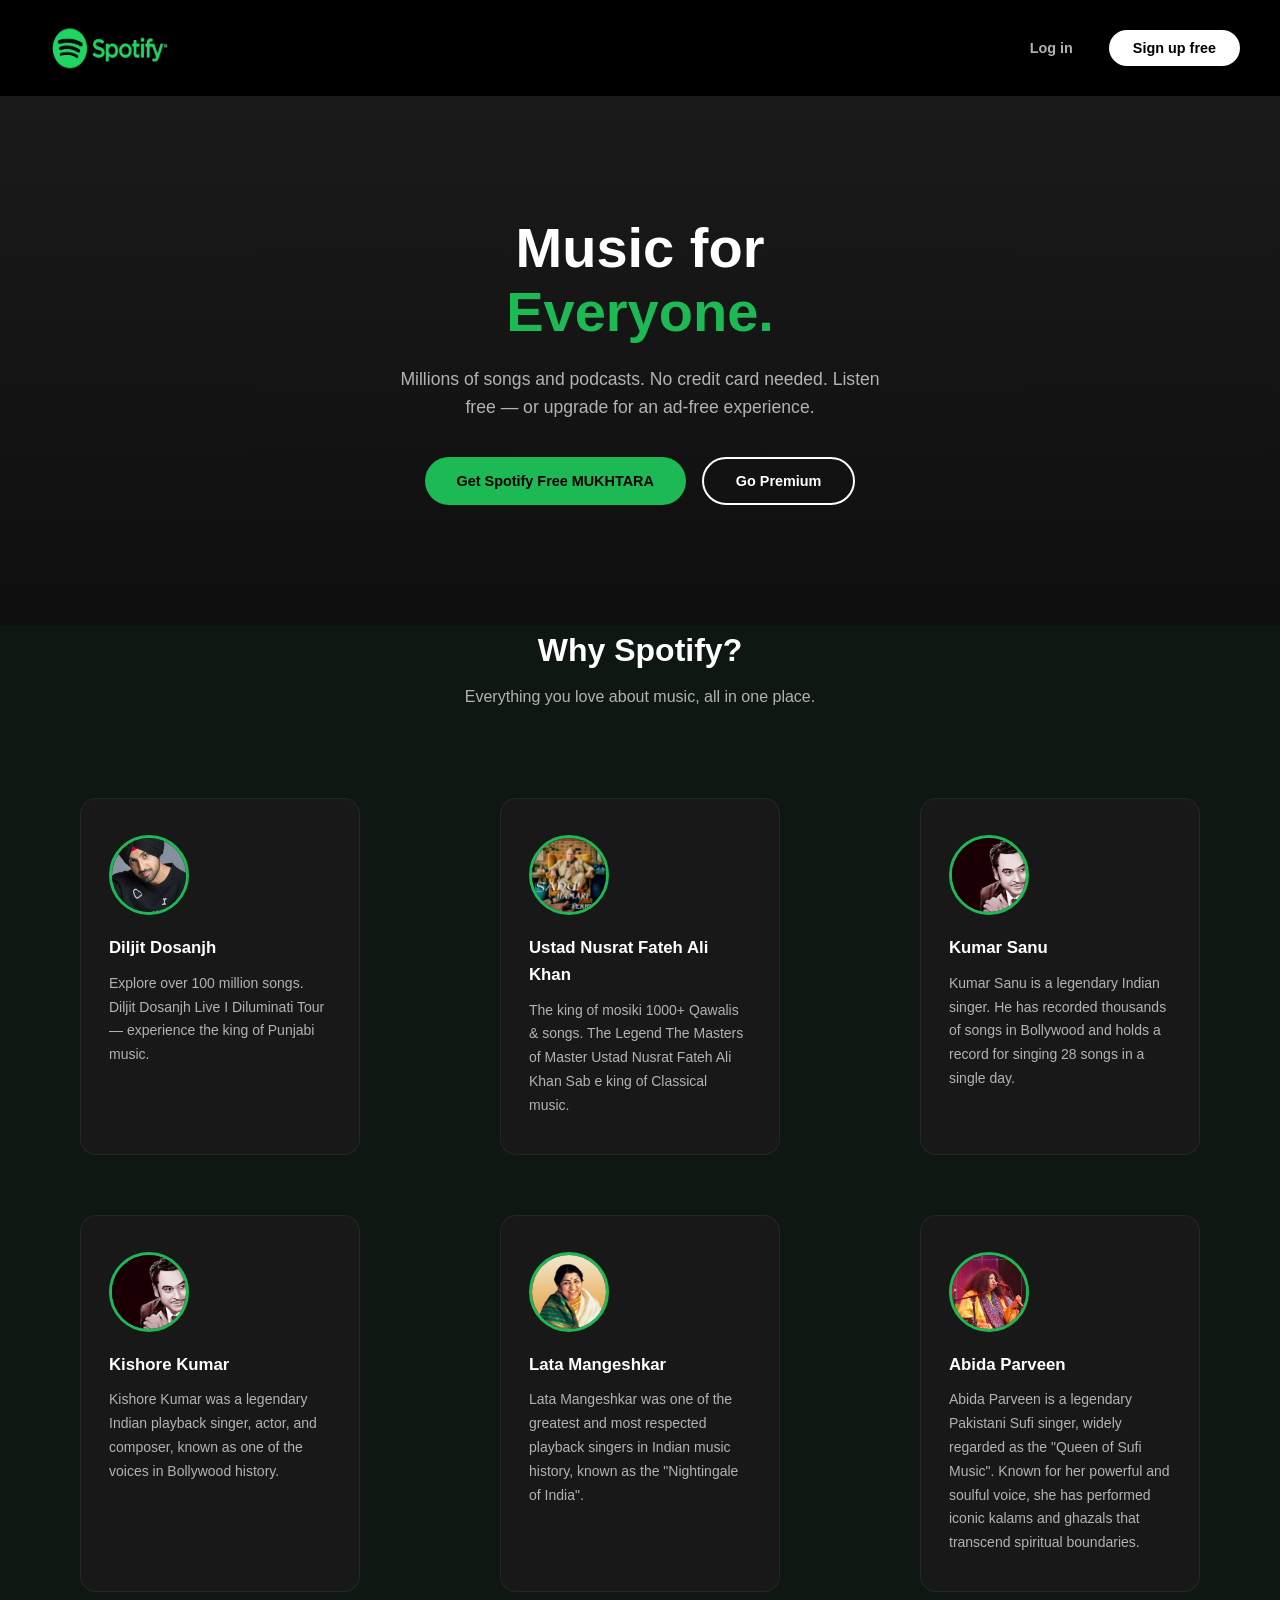
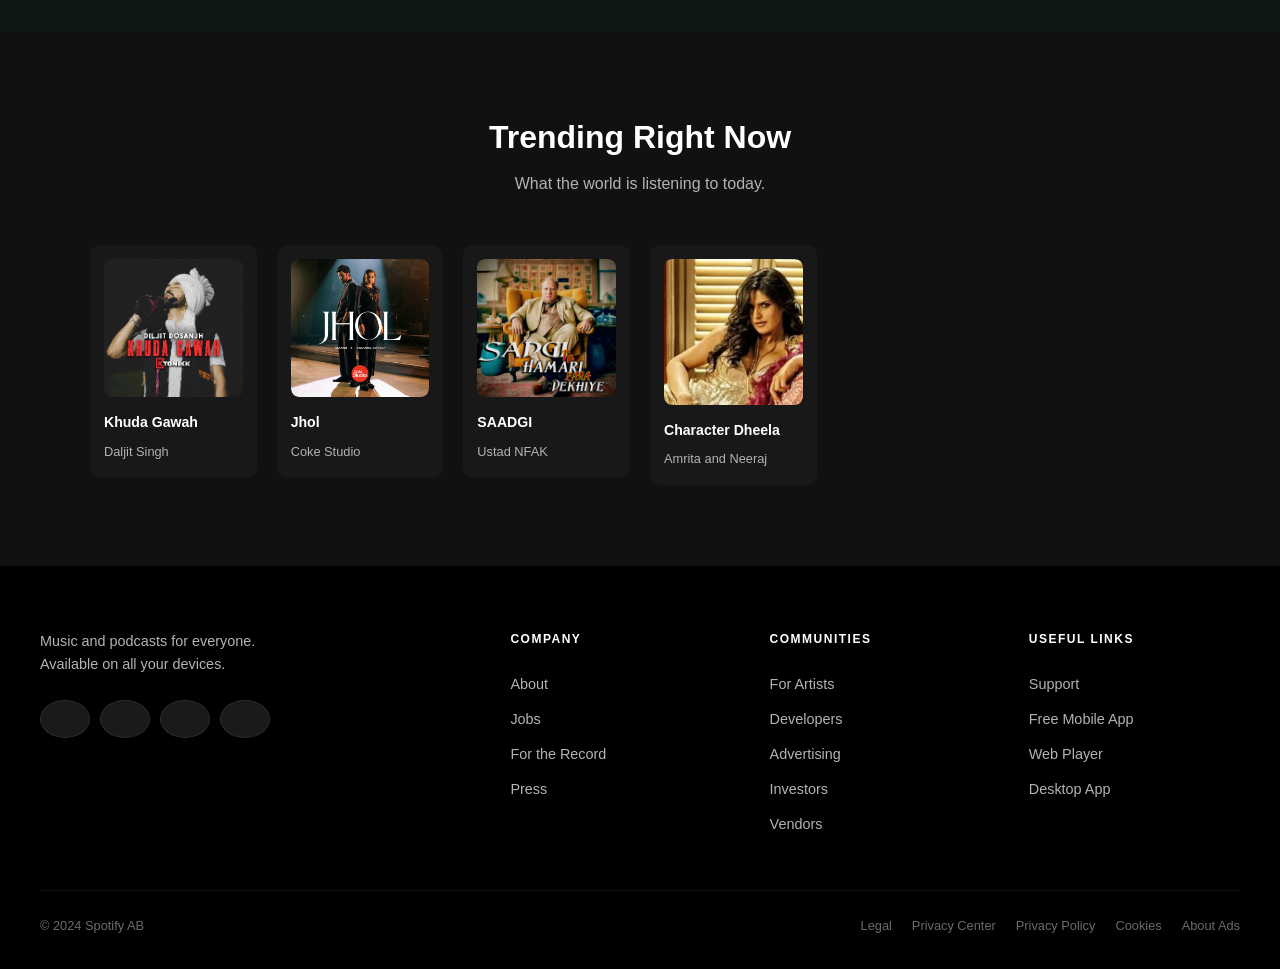
==== commit 14c415d8: "Update index.html" ====
--- a/index.html
+++ b/index.html
@@ -78,7 +78,7 @@
       <div class="feature-card">
 
         <!-- Image -->
-        <img class="artist-img" src="sanu.jpg" alt="Kumar Sanu" />
+        <img class="artist-img" src="kishor.jpg" alt="Kumar Sanu" />
 
         <h3>Kumar Sanu</h3>
         <p>Kumar Sanu is a legendary Indian singer. He has recorded thousands of
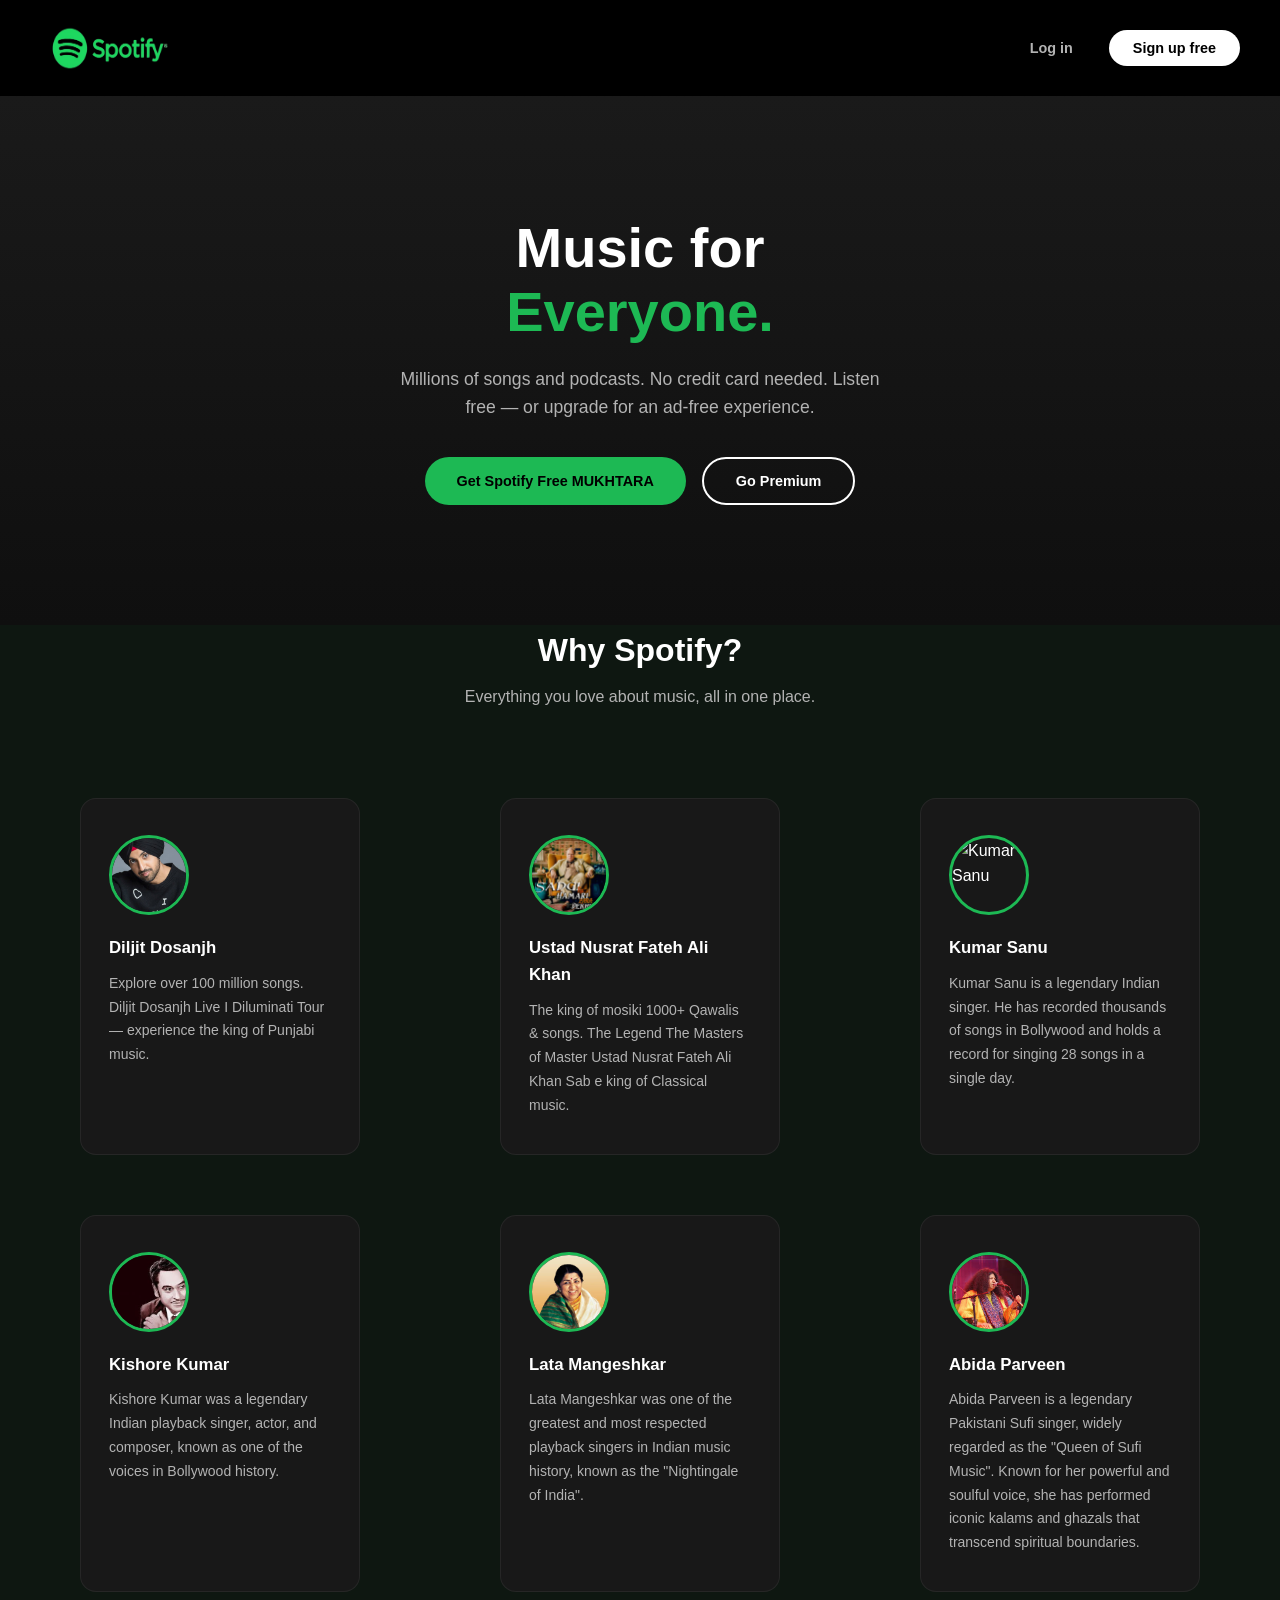
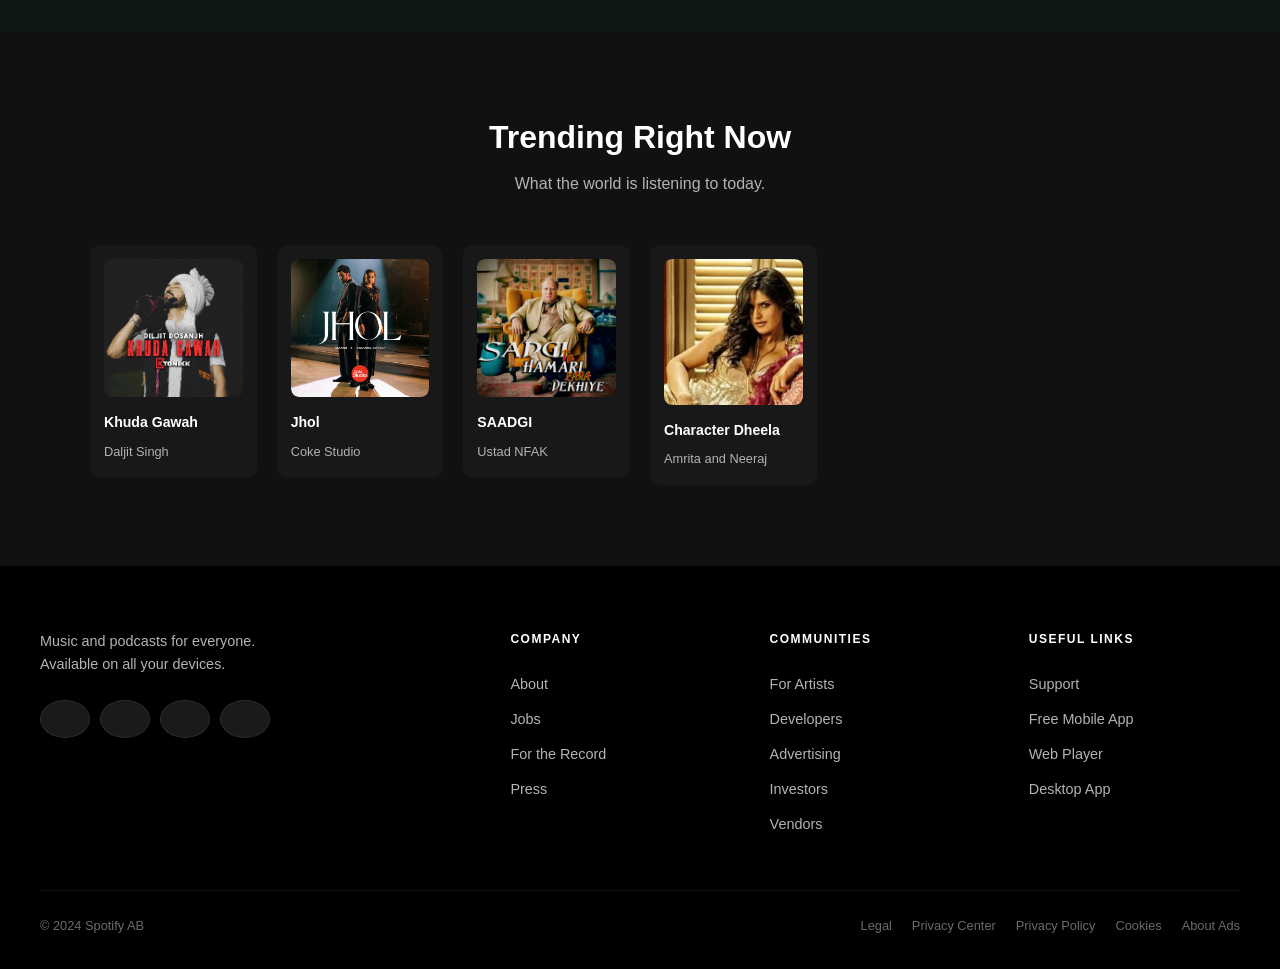
==== commit 27880e9d: "Update index.html" ====
--- a/index.html
+++ b/index.html
@@ -78,7 +78,7 @@
       <div class="feature-card">
 
         <!-- Image -->
-        <img class="artist-img" src="kishor.jpg" alt="Kumar Sanu" />
+        <img class="artist-img" src="https://scontent.flyp17-1.fna.fbcdn.net/v/t39.30808-6/493473977_122111252996835155_5053292570101294183_n.jpg?_nc_cat=103&ccb=1-7&_nc_sid=2a1932&_nc_ohc=1pM1IKSCkWAQ7kNvwG5rnRQ&_nc_oc=Ado63AbR33KxyLKOZlWI3Cem8xOk8FjZ7OSQcmxrWsFLUwhVsy1cDalf45gRuePew5E&_nc_zt=23&_nc_ht=scontent.flyp17-1.fna&_nc_gid=iYEA4e-yb1OdF5OR_xeMbg&_nc_ss=7a3a8&oh=00_Af15DiMn45XPPtD2xXJr0_3bZISouchW8Xc5jfyU7kEDGw&oe=69D32DD6" alt="Kumar Sanu" />
 
         <h3>Kumar Sanu</h3>
         <p>Kumar Sanu is a legendary Indian singer. He has recorded thousands of
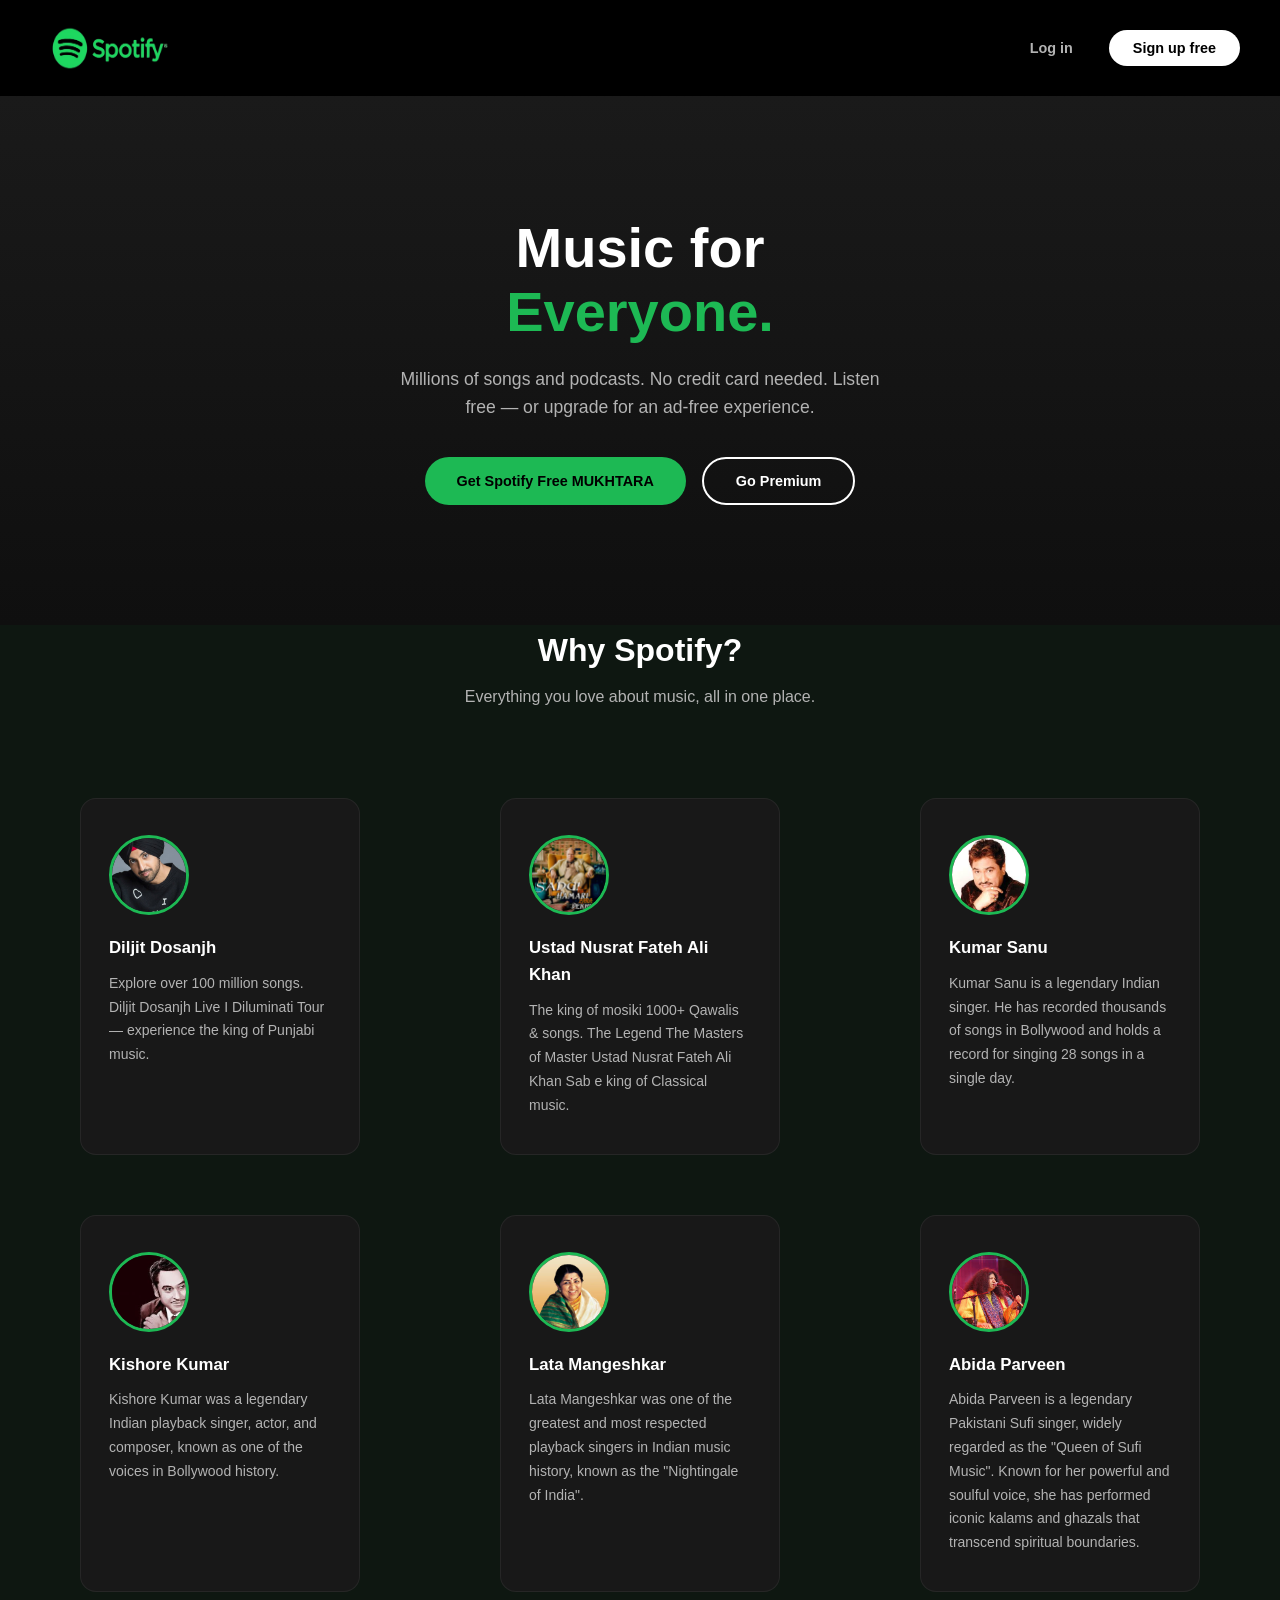
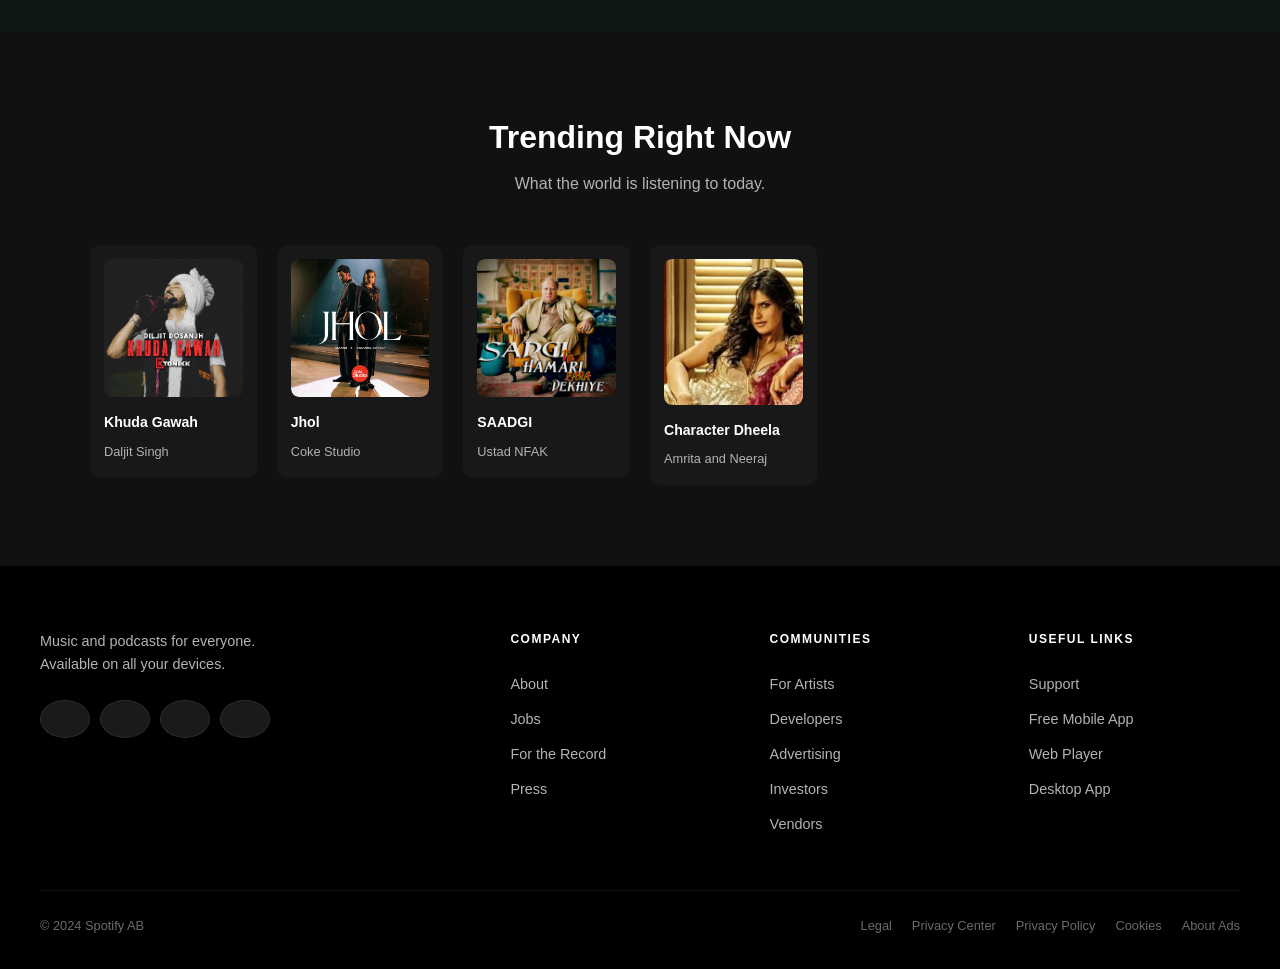
==== commit 2b90ac73: "Fix image source for artist image in index.html" ====
--- a/index.html
+++ b/index.html
@@ -78,7 +78,7 @@
       <div class="feature-card">
 
         <!-- Image -->
-        <img class="artist-img" src="https://scontent.flyp17-1.fna.fbcdn.net/v/t39.30808-6/493473977_122111252996835155_5053292570101294183_n.jpg?_nc_cat=103&ccb=1-7&_nc_sid=2a1932&_nc_ohc=1pM1IKSCkWAQ7kNvwG5rnRQ&_nc_oc=Ado63AbR33KxyLKOZlWI3Cem8xOk8FjZ7OSQcmxrWsFLUwhVsy1cDalf45gRuePew5E&_nc_zt=23&_nc_ht=scontent.flyp17-1.fna&_nc_gid=iYEA4e-yb1OdF5OR_xeMbg&_nc_ss=7a3a8&oh=00_Af15DiMn45XPPtD2xXJr0_3bZISouchW8Xc5jfyU7kEDGw&oe=69D32DD6" alt="Kumar Sanu" />
+        <img class="artist-img" src="image/sanu.jpg" alt="Kumar Sanu" />
 
         <h3>Kumar Sanu</h3>
         <p>Kumar Sanu is a legendary Indian singer. He has recorded thousands of
